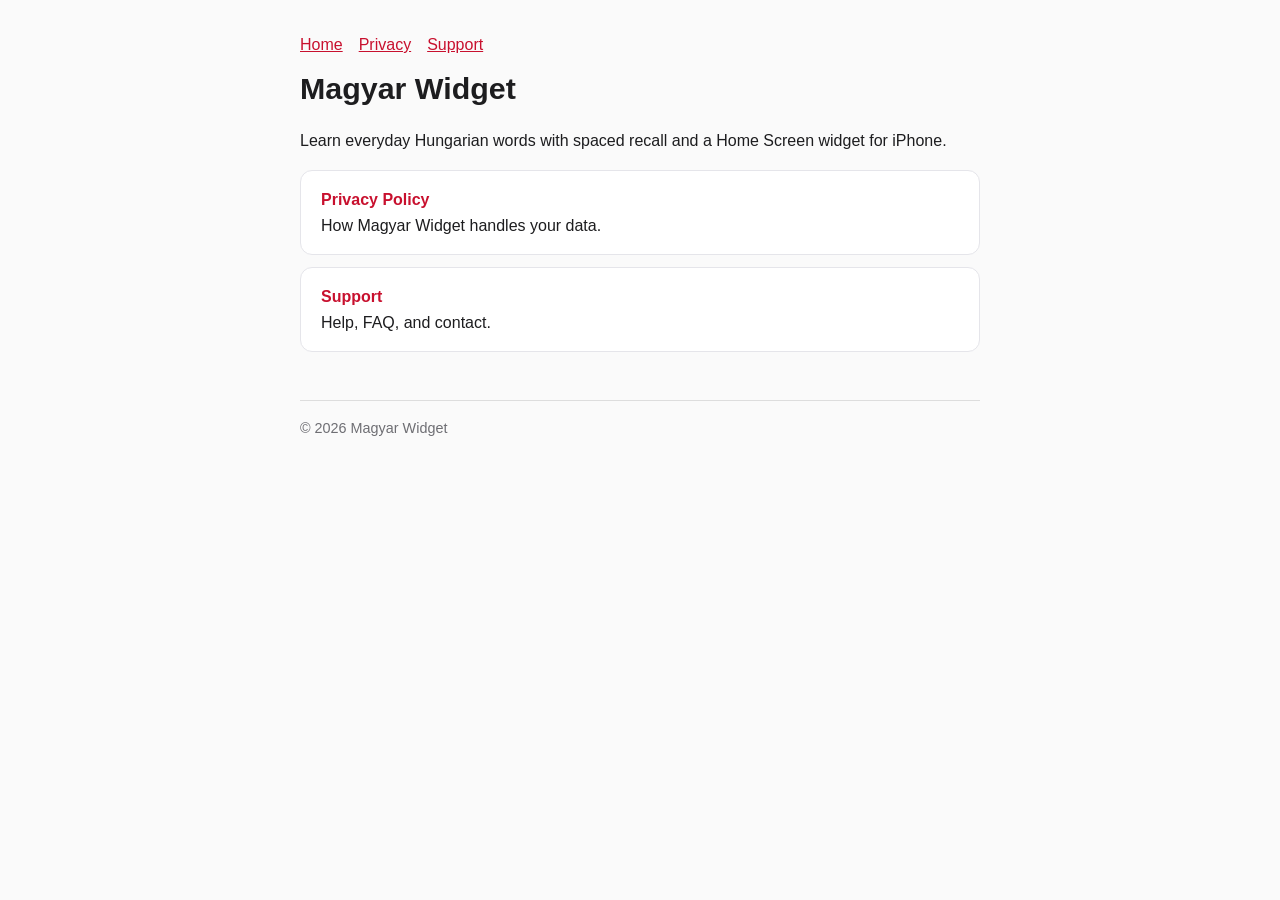
==== index.html @ 12595b60 "Add files via upload" ====
<!doctype html><html lang="en"><head><meta charset="utf-8"><meta name="viewport" content="width=device-width,initial-scale=1"><link rel="stylesheet" href="style.css"><title>Magyar Widget</title></head><body><main><nav><a href="index.html">Home</a><a href="privacy.html">Privacy</a><a href="support.html">Support</a></nav>
<h1>Magyar Widget</h1><p>Learn everyday Hungarian words with spaced recall and a Home Screen widget for iPhone.</p>
<a class="card" href="privacy.html"><strong>Privacy Policy</strong><br>How Magyar Widget handles your data.</a>
<a class="card" href="support.html"><strong>Support</strong><br>Help, FAQ, and contact.</a>
<footer>© 2026 Magyar Widget</footer></main></body></html>
---- style.css ----
*{box-sizing:border-box}body{margin:0;font:16px/1.6 -apple-system,BlinkMacSystemFont,"Segoe UI",Roboto,Helvetica,Arial,sans-serif;color:#1d1d1f;background:#fafafa}
main{max-width:720px;margin:0 auto;padding:32px 20px 48px}h1{font-size:1.9rem;margin:.2em 0 .4em}h2{font-size:1.2rem;margin-top:1.8em}
a{color:#c8102e}nav a{margin-right:16px}.muted{color:#6e6e73;font-size:.9rem}footer{margin-top:48px;border-top:1px solid #ddd;padding-top:16px;color:#6e6e73;font-size:.9rem}
.card{display:block;background:#fff;border:1px solid #e5e5ea;border-radius:12px;padding:16px 20px;margin:12px 0;text-decoration:none;color:inherit}.card strong{color:#c8102e}
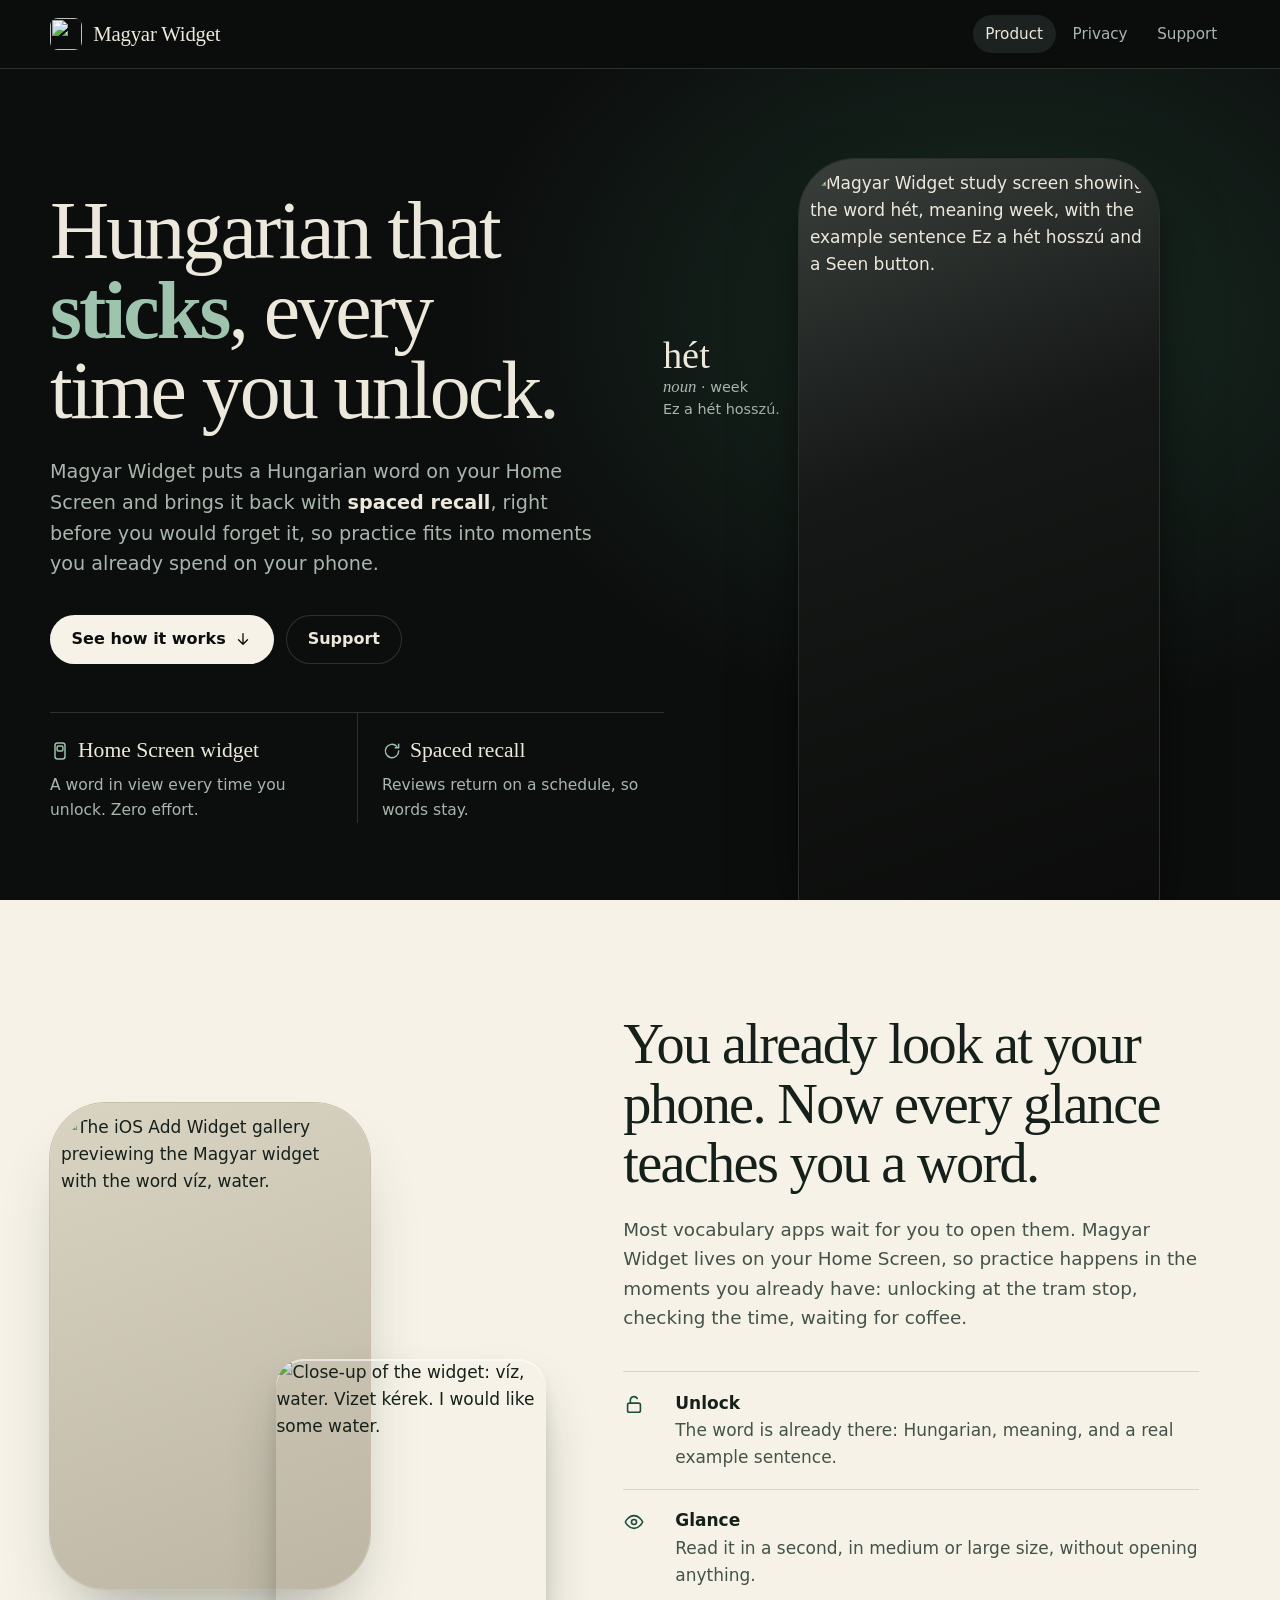
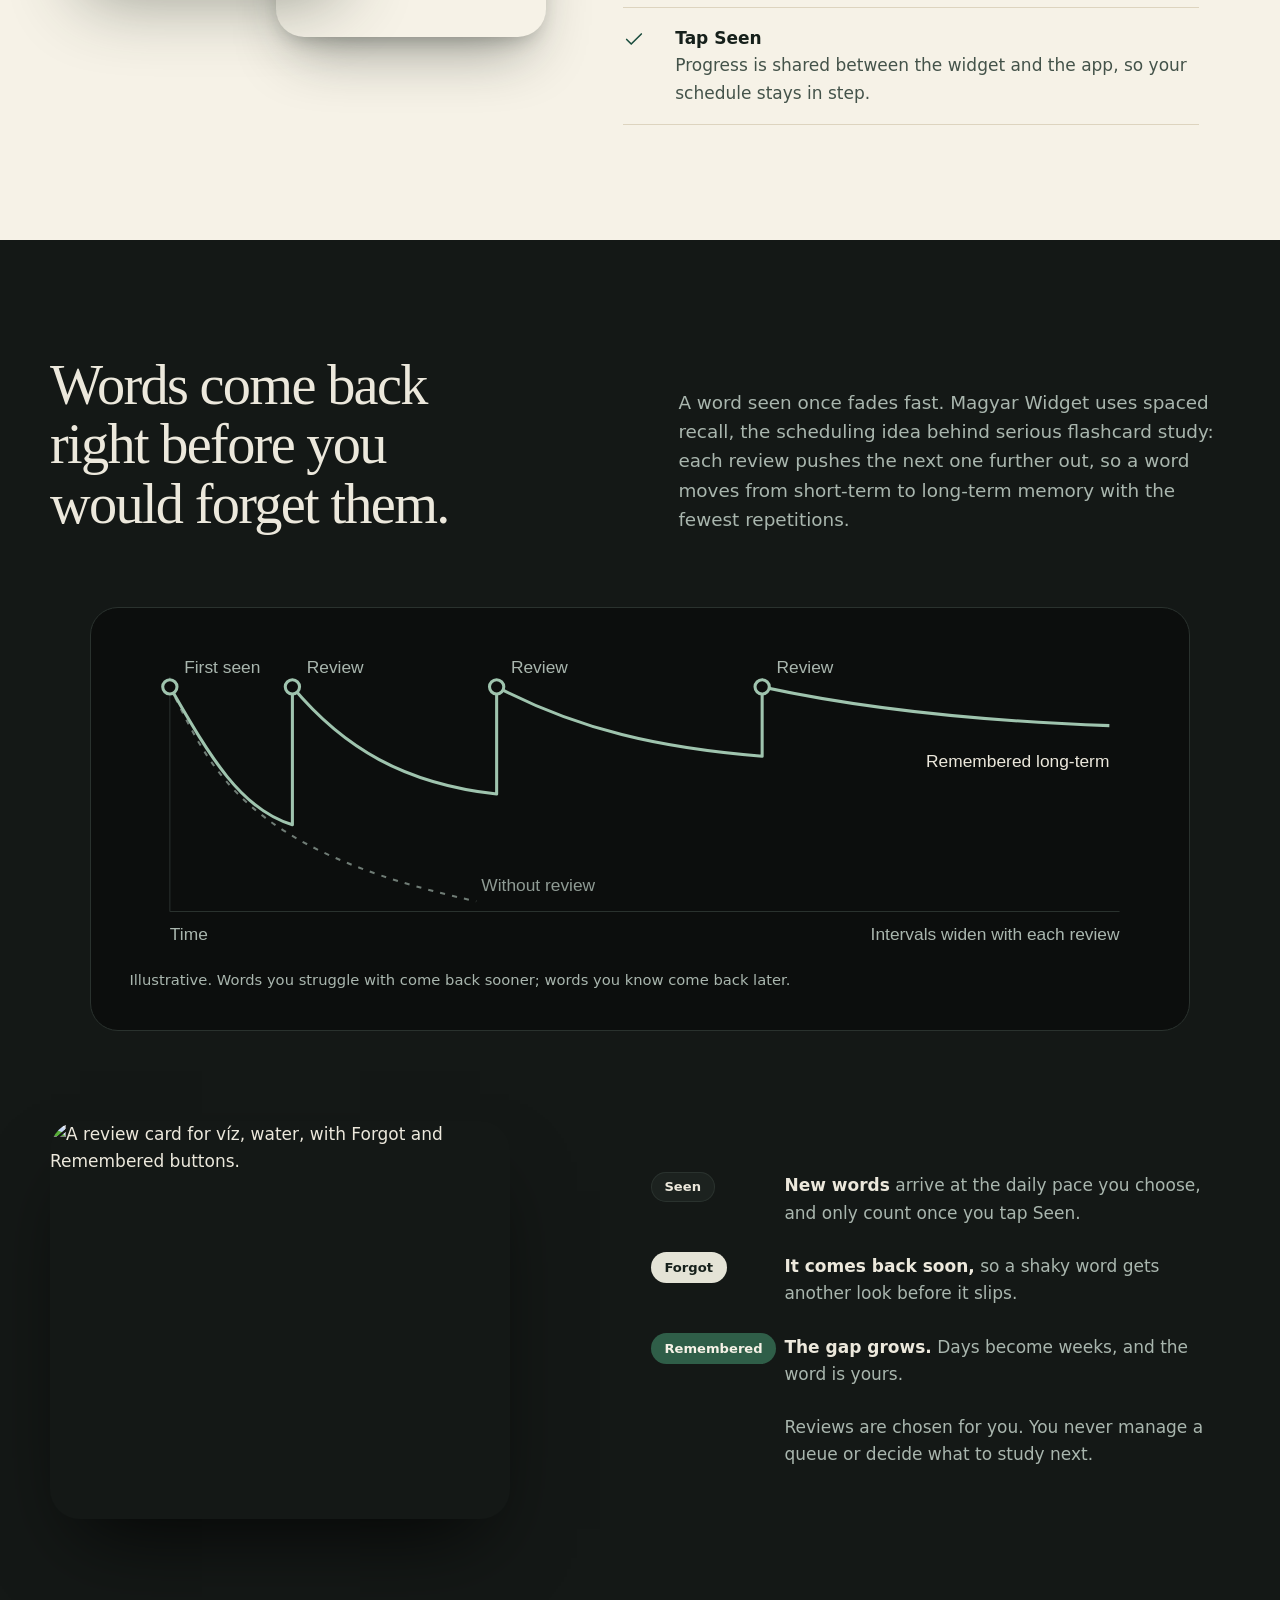
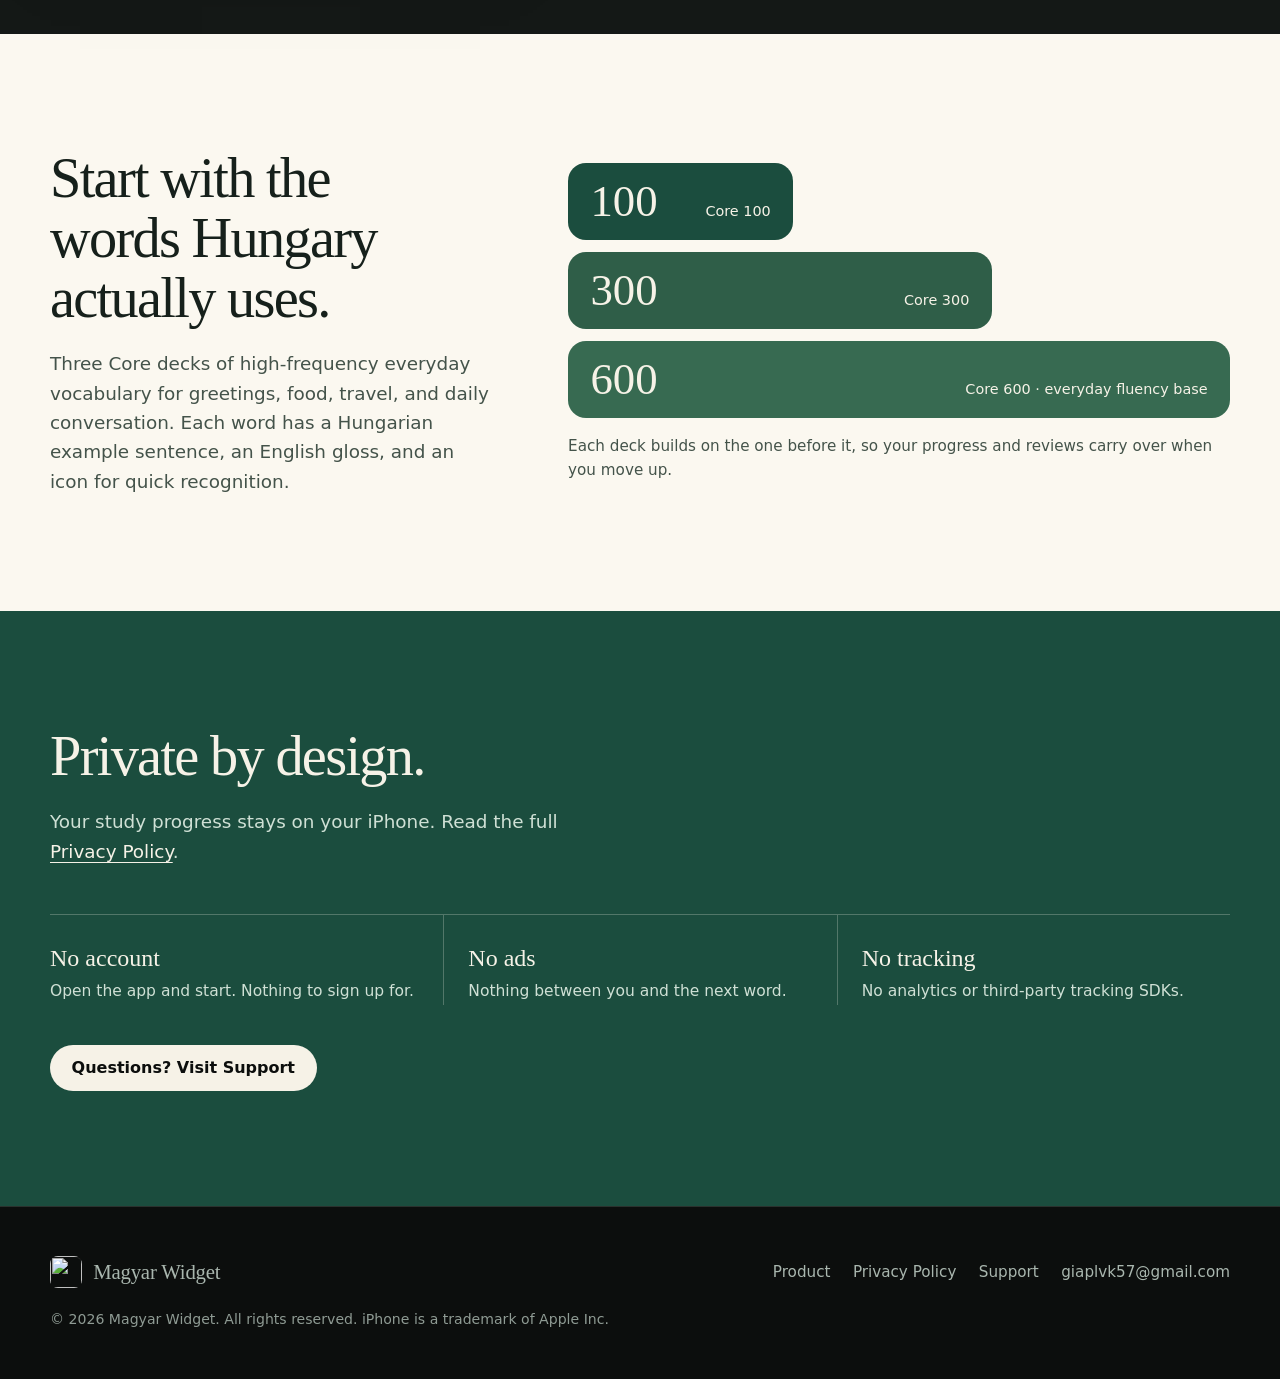
==== commit 37fd13b8: "Redesign product site with screenshots and USP" ====
--- a/index.html
+++ b/index.html
@@ -1,5 +1,135 @@
-<!doctype html><html lang="en"><head><meta charset="utf-8"><meta name="viewport" content="width=device-width,initial-scale=1"><link rel="stylesheet" href="style.css"><title>Magyar Widget</title></head><body><main><nav><a href="index.html">Home</a><a href="privacy.html">Privacy</a><a href="support.html">Support</a></nav>
-<h1>Magyar Widget</h1><p>Learn everyday Hungarian words with spaced recall and a Home Screen widget for iPhone.</p>
-<a class="card" href="privacy.html"><strong>Privacy Policy</strong><br>How Magyar Widget handles your data.</a>
-<a class="card" href="support.html"><strong>Support</strong><br>Help, FAQ, and contact.</a>
-<footer>© 2026 Magyar Widget</footer></main></body></html>
+<!doctype html>
+<html lang="en">
+<head>
+<meta charset="utf-8">
+<meta name="viewport" content="width=device-width,initial-scale=1">
+<title>Magyar Widget — Hungarian words that stick, on your Home Screen</title>
+<meta name="description" content="Magyar Widget teaches everyday Hungarian with spaced recall and a Home Screen widget. See a word every time you unlock your iPhone.">
+<meta name="theme-color" content="#0c0e0d">
+<link rel="icon" type="image/png" href="assets/img/icon-64.png">
+<link rel="apple-touch-icon" href="assets/img/icon-192.png">
+<link rel="preload" href="assets/fonts/newsreader-latin.woff2" as="font" type="font/woff2" crossorigin>
+<link rel="preload" href="assets/fonts/hanken-latin.woff2" as="font" type="font/woff2" crossorigin>
+<link rel="stylesheet" href="style.css">
+</head>
+<body>
+<a class="skip" href="#main">Skip to content</a>
+<header class="site-header">
+  <div class="wrap header-inner">
+    <a class="brand" href="index.html"><img src="assets/img/icon-64.png" alt="" width="32" height="32"><span>Magyar Widget</span></a>
+    <nav class="nav" aria-label="Main"><a href="index.html" aria-current="page">Product</a><a href="privacy.html">Privacy</a><a href="support.html">Support</a></nav>
+  </div>
+</header>
+<main id="main">
+<section class="hero">
+  <div class="wrap hero-grid">
+    <div class="hero-copy">
+      <h1>Hungarian that <em>sticks</em>, every time you unlock.</h1>
+      <p class="lede">Magyar Widget puts a Hungarian word on your Home Screen and brings it back with <strong>spaced recall</strong>, right before you would forget it, so practice fits into moments you already spend on your phone.</p>
+      <div class="actions">
+        <a class="btn btn-primary" href="#widget">See how it works <svg viewBox="0 0 24 24" fill="none" stroke="currentColor" stroke-width="1.75" stroke-linecap="round" stroke-linejoin="round" aria-hidden="true"><path d="M12 5v14M6 13l6 6 6-6"/></svg></a>
+        <a class="btn btn-ghost" href="support.html">Support</a>
+      </div>
+      <div class="usp-pair">
+        <a href="#widget"><b><svg viewBox="0 0 24 24" fill="none" stroke="currentColor" stroke-width="1.75" stroke-linecap="round" stroke-linejoin="round" aria-hidden="true"><rect x="6" y="2.5" width="12" height="19" rx="3"/><rect x="8.5" y="6" width="7" height="6" rx="1.5"/></svg>Home Screen widget</b><span>A word in view every time you unlock. Zero effort.</span></a>
+        <a href="#recall"><b><svg viewBox="0 0 24 24" fill="none" stroke="currentColor" stroke-width="1.75" stroke-linecap="round" stroke-linejoin="round" aria-hidden="true"><path d="M20 12a8 8 0 1 1-2.34-5.66"/><path d="M20 4v4h-4"/></svg>Spaced recall</b><span>Reviews return on a schedule, so words stay.</span></a>
+      </div>
+    </div>
+    <div class="hero-visual">
+      <p class="entry" aria-hidden="true"><span class="hu">hét</span><i>noun</i> · week<br>Ez a hét hosszú.</p>
+      <div class="device"><img src="assets/img/app-study.webp" width="720" height="1557" alt="Magyar Widget study screen showing the word hét, meaning week, with the example sentence Ez a hét hosszú and a Seen button."></div>
+    </div>
+  </div>
+</section>
+
+<section class="section light" id="widget">
+  <div class="wrap widget-grid">
+    <div class="widget-visual">
+      <div class="device light-frame crop"><img src="assets/img/widget-gallery.webp" width="720" height="1565" alt="The iOS Add Widget gallery previewing the Magyar widget with the word víz, water." ></div>
+      <img class="float-card" src="assets/img/widget-card.webp" width="720" height="743" alt="Close-up of the widget: víz, water. Vizet kérek. I would like some water." >
+    </div>
+    <div class="widget-copy">
+      <h2 class="h2">You already look at your phone. Now every glance teaches you a word.</h2>
+      <p class="body-lg">Most vocabulary apps wait for you to open them. Magyar Widget lives on your Home Screen, so practice happens in the moments you already have: unlocking at the tram stop, checking the time, waiting for coffee.</p>
+      <ul class="unlock">
+        <li><svg viewBox="0 0 24 24" fill="none" stroke="currentColor" stroke-width="1.75" stroke-linecap="round" stroke-linejoin="round" aria-hidden="true"><rect x="5" y="11" width="14" height="10" rx="2"/><path d="M8 11V8a4 4 0 0 1 7.5-2"/></svg><div><b>Unlock</b><span>The word is already there: Hungarian, meaning, and a real example sentence.</span></div></li>
+        <li><svg viewBox="0 0 24 24" fill="none" stroke="currentColor" stroke-width="1.75" stroke-linecap="round" stroke-linejoin="round" aria-hidden="true"><path d="M2.5 12S6 5 12 5s9.5 7 9.5 7-3.5 7-9.5 7-9.5-7-9.5-7Z"/><circle cx="12" cy="12" r="2.75"/></svg><div><b>Glance</b><span>Read it in a second, in medium or large size, without opening anything.</span></div></li>
+        <li><svg viewBox="0 0 24 24" fill="none" stroke="currentColor" stroke-width="1.75" stroke-linecap="round" stroke-linejoin="round" aria-hidden="true"><path d="M4 12.5 9 17.5 20 6.5"/></svg><div><b>Tap Seen</b><span>Progress is shared between the widget and the app, so your schedule stays in step.</span></div></li>
+      </ul>
+    </div>
+  </div>
+</section>
+
+<section class="section recall" id="recall">
+  <div class="wrap">
+    <div class="recall-head">
+      <h2 class="h2">Words come back right before you would forget them.</h2>
+      <p class="body-lg">A word seen once fades fast. Magyar Widget uses spaced recall, the scheduling idea behind serious flashcard study: each review pushes the next one further out, so a word moves from short-term to long-term memory with the fewest repetitions.</p>
+    </div>
+    <figure class="curve">
+      <svg viewBox="0 0 1000 300" role="img" aria-labelledby="curve-title">
+        <title id="curve-title">Illustration: without review, memory of a word fades quickly. With spaced reviews at widening intervals, each decline is slower and memory stays high.</title>
+        <g stroke="#2a322e" stroke-width="1"><path d="M40 260H970"/><path d="M40 30V260"/></g>
+        <path d="M40 40C80 120 110 200 340 250" fill="none" stroke="#6f7c75" stroke-width="2" stroke-dasharray="5 7"/>
+        <path d="M40 40C80 110 110 160 160 175L160 40C210 100 270 135 360 145L360 40C440 82 520 100 620 108L620 40C730 64 850 74 960 78" fill="none" stroke="#9fc4ae" stroke-width="3" stroke-linejoin="round"/>
+        <g fill="#0c0e0d" stroke="#9fc4ae" stroke-width="3"><circle cx="40" cy="40" r="7"/><circle cx="160" cy="40" r="7"/><circle cx="360" cy="40" r="7"/><circle cx="620" cy="40" r="7"/></g>
+        <g font-family="Hanken Grotesk, sans-serif" font-size="17" fill="#a9b6ae">
+          <g class="minor"><text x="54" y="26">First seen</text><text x="174" y="26">Review</text><text x="374" y="26">Review</text><text x="634" y="26">Review</text></g>
+          <text class="major" x="345" y="240" fill="#8f9b94">Without review</text>
+          <text class="major" x="960" y="118" text-anchor="end" fill="#ece8dc">Remembered long-term</text>
+          <g class="minor"><text x="40" y="288">Time</text><text x="970" y="288" text-anchor="end">Intervals widen with each review</text></g>
+        </g>
+      </svg>
+      <figcaption>Illustrative. Words you struggle with come back sooner; words you know come back later.</figcaption>
+    </figure>
+    <div class="recall-split">
+      <img class="recall-card" src="assets/img/recall-card.webp" width="740" height="640" alt="A review card for víz, water, with Forgot and Remembered buttons." >
+      <div class="loop">
+        <div><span class="tag tag-seen">Seen</span><p><b>New words</b> arrive at the daily pace you choose, and only count once you tap Seen.</p></div>
+        <div><span class="tag tag-forgot">Forgot</span><p><b>It comes back soon,</b> so a shaky word gets another look before it slips.</p></div>
+        <div><span class="tag tag-remembered">Remembered</span><p><b>The gap grows.</b> Days become weeks, and the word is yours.</p></div>
+        <p>Reviews are chosen for you. You never manage a queue or decide what to study next.</p>
+      </div>
+    </div>
+  </div>
+</section>
+
+<section class="section paper" id="decks">
+  <div class="wrap decks-grid">
+    <div>
+      <h2 class="h2">Start with the words Hungary actually uses.</h2>
+      <p class="body-lg">Three Core decks of high-frequency everyday vocabulary for greetings, food, travel, and daily conversation. Each word has a Hungarian example sentence, an English gloss, and an icon for quick recognition.</p>
+    </div>
+    <div>
+      <div class="nest" role="list">
+        <div role="listitem"><span class="n">100</span><span class="l">Core 100</span></div>
+        <div role="listitem"><span class="n">300</span><span class="l">Core 300</span></div>
+        <div role="listitem"><span class="n">600</span><span class="l">Core 600 · everyday fluency base</span></div>
+      </div>
+      <p class="decks-note">Each deck builds on the one before it, so your progress and reviews carry over when you move up.</p>
+    </div>
+  </div>
+</section>
+
+<section class="section forest">
+  <div class="wrap">
+    <h2 class="h2">Private by design.</h2>
+    <p class="body-lg">Your study progress stays on your iPhone. Read the full <a href="privacy.html">Privacy Policy</a>.</p>
+    <div class="promise">
+      <div><b>No account</b><span>Open the app and start. Nothing to sign up for.</span></div>
+      <div><b>No ads</b><span>Nothing between you and the next word.</span></div>
+      <div><b>No tracking</b><span>No analytics or third-party tracking SDKs.</span></div>
+    </div>
+    <a class="btn btn-primary" href="support.html">Questions? Visit Support</a>
+  </div>
+</section>
+</main>
+<footer class="site-footer">
+  <div class="wrap footer-inner">
+    <a class="brand" href="index.html"><img src="assets/img/icon-64.png" alt="" width="32" height="32"><span>Magyar Widget</span></a>
+    <nav class="footer-links" aria-label="Footer"><a href="index.html">Product</a><a href="privacy.html">Privacy Policy</a><a href="support.html">Support</a><a href="mailto:giaplvk57@gmail.com">giaplvk57@gmail.com</a></nav>
+    <p class="footer-copy">© 2026 Magyar Widget. All rights reserved. iPhone is a trademark of Apple Inc.</p>
+  </div>
+</footer>
+</body>
+</html>
--- a/style.css
+++ b/style.css
@@ -1,4 +1,228 @@
-*{box-sizing:border-box}body{margin:0;font:16px/1.6 -apple-system,BlinkMacSystemFont,"Segoe UI",Roboto,Helvetica,Arial,sans-serif;color:#1d1d1f;background:#fafafa}
-main{max-width:720px;margin:0 auto;padding:32px 20px 48px}h1{font-size:1.9rem;margin:.2em 0 .4em}h2{font-size:1.2rem;margin-top:1.8em}
-a{color:#c8102e}nav a{margin-right:16px}.muted{color:#6e6e73;font-size:.9rem}footer{margin-top:48px;border-top:1px solid #ddd;padding-top:16px;color:#6e6e73;font-size:.9rem}
-.card{display:block;background:#fff;border:1px solid #e5e5ea;border-radius:12px;padding:16px 20px;margin:12px 0;text-decoration:none;color:inherit}.card strong{color:#c8102e}
+/* Magyar Widget — "Evening study" world. See DESIGN.md */
+@font-face{font-family:"Newsreader";src:url(assets/fonts/newsreader-latin.woff2) format("woff2");font-weight:200 800;font-style:normal;font-display:swap;unicode-range:U+0000-00FF,U+0131,U+0152-0153,U+02BB-02BC,U+02C6,U+02DA,U+02DC,U+0304,U+0308,U+0329,U+2000-206F,U+20AC,U+2122,U+2191,U+2193,U+2212,U+2215,U+FEFF,U+FFFD}
+@font-face{font-family:"Newsreader";src:url(assets/fonts/newsreader-latin-ext.woff2) format("woff2");font-weight:200 800;font-style:normal;font-display:swap;unicode-range:U+0100-02BA,U+02BD-02C5,U+02C7-02CC,U+02CE-02D7,U+02DD-02FF,U+1E00-1E9F,U+A720-A7FF}
+@font-face{font-family:"Newsreader";src:url(assets/fonts/newsreader-italic-latin.woff2) format("woff2");font-weight:200 800;font-style:italic;font-display:swap;unicode-range:U+0000-00FF,U+0131,U+0152-0153,U+2000-206F}
+@font-face{font-family:"Newsreader";src:url(assets/fonts/newsreader-italic-latin-ext.woff2) format("woff2");font-weight:200 800;font-style:italic;font-display:swap;unicode-range:U+0100-02BA,U+02BD-02C5,U+1E00-1E9F}
+@font-face{font-family:"Hanken Grotesk";src:url(assets/fonts/hanken-latin.woff2) format("woff2");font-weight:300 800;font-display:swap;unicode-range:U+0000-00FF,U+0131,U+0152-0153,U+02BB-02BC,U+02C6,U+02DA,U+02DC,U+2000-206F,U+20AC,U+2122,U+2212,U+FEFF,U+FFFD}
+@font-face{font-family:"Hanken Grotesk";src:url(assets/fonts/hanken-latin-ext.woff2) format("woff2");font-weight:300 800;font-display:swap;unicode-range:U+0100-02BA,U+02BD-02C5,U+1E00-1E9F}
+
+:root{
+  --night:#0c0e0d; --night-2:#141816; --night-3:#1c221f; --line-dark:#2a322e;
+  --forest:#1b4d3e; --forest-2:#2f5e48; --forest-3:#3f7a5e; --sage:#9fc4ae;
+  --cream:#f6f2e7; --cream-2:#ede6d4; --paper:#fbf8f0; --line-light:#ddd4bf;
+  --ink:#16201b; --ink-2:#44534a; --on-dark:#ece8dc; --on-dark-2:#a9b6ae;
+  --serif:"Newsreader",Georgia,"Times New Roman",serif;
+  --sans:"Hanken Grotesk",ui-sans-serif,system-ui,sans-serif;
+  --wrap:1180px; --ease:cubic-bezier(.16,1,.3,1);
+}
+*,*::before,*::after{box-sizing:border-box}
+html{-webkit-text-size-adjust:100%;scroll-behavior:smooth;scrollbar-color:var(--forest-3) var(--night)}
+body{margin:0;font-family:var(--sans);font-size:1.0625rem;line-height:1.6;color:var(--on-dark);background:var(--night);-webkit-font-smoothing:antialiased;text-rendering:optimizeLegibility}
+img{display:block;max-width:100%;height:auto}
+::selection{background:var(--sage);color:var(--night)}
+.light ::selection,.read ::selection{background:var(--forest);color:var(--cream)}
+a{color:inherit;text-underline-offset:.22em;text-decoration-thickness:1px}
+:focus-visible{outline:2px solid var(--sage);outline-offset:3px;border-radius:6px}
+.light :focus-visible,.read :focus-visible{outline-color:var(--forest)}
+.skip{position:absolute;left:1rem;top:-3rem;background:var(--cream);color:var(--ink);padding:.5rem .9rem;border-radius:8px;z-index:10}
+.skip:focus{top:1rem}
+.wrap{width:min(100%,var(--wrap));margin-inline:auto}
+.hero,.section,.masthead,.read,.site-footer,.site-header{padding-inline:1.25rem}
+h1,h2,h3{font-family:var(--serif);font-weight:500;line-height:1.06;letter-spacing:-.02em;margin:0;text-wrap:balance}
+p{margin:0;text-wrap:pretty}
+.hu{font-family:var(--serif);font-weight:600;font-optical-sizing:auto}
+
+/* Chrome */
+.site-header{position:sticky;top:0;z-index:5;background:color-mix(in srgb,var(--night) 88%,transparent);backdrop-filter:saturate(1.4) blur(14px);-webkit-backdrop-filter:saturate(1.4) blur(14px);border-bottom:1px solid var(--line-dark)}
+.header-inner{display:flex;align-items:center;justify-content:space-between;height:68px;gap:1rem}
+.brand{display:flex;align-items:center;gap:.7rem;text-decoration:none;font-family:var(--serif);font-size:1.3rem;font-weight:500;letter-spacing:-.01em}
+.brand img{width:32px;height:32px;border-radius:8px;box-shadow:0 1px 0 rgba(255,255,255,.08) inset}
+.nav{display:flex;gap:.25rem}
+.nav a{text-decoration:none;font-size:.95rem;color:var(--on-dark-2);padding:.45rem .8rem;border-radius:999px;transition:color .2s,background-color .2s}
+.nav a:hover{color:var(--on-dark);background:var(--night-3)}
+.nav a[aria-current=page]{color:var(--on-dark);background:var(--night-3)}
+
+.btn{display:inline-flex;align-items:center;gap:.55rem;font:600 1rem/1 var(--sans);text-decoration:none;padding:.95rem 1.35rem;border-radius:999px;transition:background-color .2s,color .2s,transform .2s var(--ease)}
+.btn svg{width:18px;height:18px}
+.btn-primary{background:var(--cream);color:var(--night)}
+.btn-primary:hover{background:#fff;transform:translateY(-1px)}
+.btn-ghost{color:var(--on-dark);box-shadow:inset 0 0 0 1px var(--line-dark)}
+.btn-ghost:hover{background:var(--night-3)}
+.btn-forest{background:var(--forest);color:var(--cream)}
+.btn-forest:hover{background:var(--forest-2)}
+
+/* Hero */
+.hero{position:relative;overflow:hidden;padding-block:clamp(3.5rem,7vw,6.5rem) 0;background:
+  radial-gradient(60% 70% at 78% 30%,rgba(47,94,72,.38),transparent 70%),var(--night)}
+.hero-grid{display:grid;grid-template-columns:minmax(0,1.1fr) minmax(0,.9fr);gap:clamp(2rem,5vw,5rem);align-items:end}
+.hero h1{font-size:clamp(2.9rem,6.4vw,5.6rem);font-weight:400;letter-spacing:-.035em;line-height:.98}
+.hero h1 em{font-style:normal;font-weight:600;color:var(--sage)}
+.hero .lede{margin-top:1.6rem;font-size:clamp(1.1rem,1.5vw,1.28rem);color:var(--on-dark-2);max-width:34rem}
+.hero .lede strong{color:var(--on-dark);font-weight:600}
+.actions{display:flex;flex-wrap:wrap;gap:.75rem;margin-top:2.2rem}
+.usp-pair{display:grid;grid-template-columns:1fr 1fr;gap:0;margin-top:3rem;padding-bottom:clamp(3rem,6vw,5rem)}
+.usp-pair a{border-top:1px solid var(--line-dark)}
+.usp-pair a{display:block;text-decoration:none;padding:1.3rem 1.5rem 0 0}
+.usp-pair a+a{padding-left:1.5rem;border-left:1px solid var(--line-dark)}
+.usp-pair b{display:flex;align-items:center;gap:.5rem;font-family:var(--serif);font-size:1.35rem;font-weight:500;color:var(--on-dark)}
+.usp-pair b svg{width:20px;height:20px;color:var(--sage);flex:none}
+.usp-pair span{display:block;margin-top:.35rem;color:var(--on-dark-2);font-size:.97rem}
+.usp-pair a:hover b{color:#fff}
+
+.hero-visual{position:relative;justify-self:center;width:min(100%,360px);animation:rise 1.1s var(--ease) both}
+@keyframes rise{from{transform:translateY(28px);filter:blur(6px);opacity:.25}to{transform:none;filter:none;opacity:1}}
+@media (prefers-reduced-motion:reduce){.hero-visual{animation:none}html{scroll-behavior:auto}}
+.device{position:relative;border-radius:56px;padding:11px;background:linear-gradient(160deg,#3a3f3c,#151816 40%,#0b0c0b);box-shadow:0 0 0 1px #2c312e,0 40px 80px -20px rgba(0,0,0,.7),0 18px 36px -18px rgba(0,0,0,.6)}
+.device img{border-radius:46px;width:100%;aspect-ratio:1284/2778;object-fit:cover;object-position:top}
+.device.crop img{aspect-ratio:1284/2000}
+.hero .device{margin-bottom:-1px;border-bottom-left-radius:0;border-bottom-right-radius:0;padding-bottom:0}
+.hero .device img{border-bottom-left-radius:0;border-bottom-right-radius:0}
+.entry{position:absolute;left:-8.5rem;top:24%;width:12rem;font-size:.9rem;color:var(--on-dark-2);line-height:1.45}
+.entry .hu{display:block;font-size:2.4rem;color:var(--on-dark);line-height:1;font-weight:500}
+.entry i{font-family:var(--serif);font-size:1.05rem}
+.entry::after{content:"";position:absolute;right:-1.2rem;top:1.25rem;width:3.2rem;height:1px;background:var(--forest-3)}
+
+/* Sections */
+.section{padding-block:clamp(4.5rem,9vw,8rem)}
+.light{background:var(--cream);color:var(--ink)}
+.paper{background:var(--paper);color:var(--ink)}
+.forest{background:var(--forest);color:var(--cream)}
+.h2{font-size:clamp(2.2rem,4.4vw,3.6rem);letter-spacing:-.03em}
+.body-lg{font-size:1.15rem;max-width:36rem;margin-top:1.3rem}
+.light .body-lg,.paper .body-lg{color:var(--ink-2)}
+.forest .body-lg{color:#cfe0d5}
+
+/* USP 1: widget */
+.widget-grid{display:grid;grid-template-columns:minmax(0,.9fr) minmax(0,1.1fr);gap:clamp(2.5rem,6vw,6rem);align-items:center}
+.widget-visual{position:relative;padding:0 0 3rem 0}
+.widget-visual .device{width:min(78%,320px)}
+.widget-visual .device.light-frame{background:linear-gradient(160deg,#d9d3c2,#bdb6a4);box-shadow:0 0 0 1px #c9c1ad,0 40px 70px -30px rgba(40,50,40,.45)}
+.float-card{position:absolute;right:0;bottom:0;width:min(58%,270px);border-radius:28px;overflow:hidden;box-shadow:0 2px 0 rgba(255,255,255,.6) inset,0 30px 60px -20px rgba(22,32,27,.45),0 10px 20px -10px rgba(22,32,27,.3)}
+.unlock{list-style:none;margin:2.4rem 0 0;padding:0;display:grid;gap:0;border-top:1px solid var(--line-light);max-width:36rem}
+.unlock li{display:grid;grid-template-columns:2.25rem 1fr;gap:1rem;padding:1.1rem 0;border-bottom:1px solid var(--line-light)}
+.unlock svg{width:22px;height:22px;color:var(--forest);margin-top:.2rem}
+.unlock b{display:block;font-weight:600}
+.unlock span{color:var(--ink-2)}
+
+/* USP 2: recall */
+.recall{background:var(--night-2)}
+.recall-head{display:grid;grid-template-columns:minmax(0,1fr) minmax(0,1fr);gap:clamp(2rem,6vw,6rem);align-items:end}
+.recall-head .body-lg{color:var(--on-dark-2)}
+.curve{margin-top:clamp(3rem,6vw,4.5rem);border:1px solid var(--line-dark);border-radius:28px;padding:clamp(1.5rem,3vw,2.5rem);background:var(--night)}
+.curve svg{width:100%;height:auto;display:block}
+.curve figcaption{margin-top:1rem;font-size:.92rem;color:var(--on-dark-2)}
+.recall-split{display:grid;grid-template-columns:minmax(0,.95fr) minmax(0,1.05fr);gap:clamp(2rem,6vw,6rem);align-items:center;margin-top:clamp(3.5rem,7vw,6rem)}
+.recall-card{border-radius:30px;overflow:hidden;box-shadow:0 40px 80px -30px rgba(0,0,0,.8);max-width:460px}
+.loop{counter-reset:none;display:grid;gap:1.6rem}
+.loop div{display:grid;grid-template-columns:7.25rem 1fr;gap:1.1rem;align-items:baseline}
+.loop .tag{justify-self:start}
+.loop>p{padding-left:8.35rem}
+@media (max-width:640px){.loop>p{padding-left:0}}
+.loop .tag{font:600 .82rem/1 var(--sans);padding:.55rem .85rem;border-radius:999px;white-space:nowrap}
+.tag-forgot{background:#e4e3d6;color:var(--ink)}
+.tag-remembered{background:var(--forest-2);color:var(--cream)}
+.tag-seen{background:var(--night-3);color:var(--on-dark);box-shadow:inset 0 0 0 1px var(--line-dark)}
+.loop p{color:var(--on-dark-2)}
+.loop p b{color:var(--on-dark);font-weight:600}
+
+/* Decks */
+.decks-grid{display:grid;grid-template-columns:minmax(0,.8fr) minmax(0,1.2fr);gap:clamp(2rem,6vw,6rem);align-items:center}
+.nest{display:grid;gap:.75rem}
+.nest div{display:flex;align-items:baseline;justify-content:space-between;gap:1rem;padding:1rem 1.4rem;border-radius:18px;background:var(--forest-2);color:var(--cream)}
+.nest div:nth-child(1){width:34%;background:var(--forest)}
+.nest div:nth-child(2){width:64%;background:var(--forest-2)}
+.nest div:nth-child(3){width:100%;background:#376a51}
+.nest .n{font-family:var(--serif);font-size:clamp(2rem,3.6vw,2.8rem);line-height:1;font-weight:500;font-variant-numeric:lining-nums tabular-nums}
+.nest .l{font-size:.9rem;color:var(--cream)}
+.decks-note{margin-top:1rem;font-size:.95rem;color:var(--ink-2)}
+
+/* Promise + CTA */
+.promise{display:grid;grid-template-columns:repeat(3,minmax(0,1fr));gap:0;margin-top:3rem}
+.promise div{border-top:1px solid rgba(246,242,231,.25)}
+.promise div{padding:1.5rem 1.5rem 0 0}
+.promise div+div{padding-left:1.5rem;border-left:1px solid rgba(246,242,231,.25)}
+.promise b{display:block;font-family:var(--serif);font-size:1.5rem;font-weight:500}
+.promise span{color:#cfe0d5;font-size:.97rem}
+.forest .btn-primary{margin-top:2.5rem}
+.forest a:not(.btn){color:var(--cream)}
+
+/* Footer */
+.site-footer{background:var(--night);border-top:1px solid var(--line-dark);padding-block:3rem;color:var(--on-dark-2);font-size:.95rem}
+.footer-inner{display:flex;flex-wrap:wrap;justify-content:space-between;align-items:center;gap:1.25rem 2rem}
+.footer-links{display:flex;flex-wrap:wrap;gap:.4rem 1.4rem}
+.footer-links a{text-decoration:none}
+.footer-links a:hover{color:var(--on-dark);text-decoration:underline}
+.footer-copy{width:100%;font-size:.88rem;color:#8f9b94}
+
+/* Read pages */
+.masthead{background:radial-gradient(50% 120% at 85% 0%,rgba(47,94,72,.35),transparent 70%),var(--night);padding-block:clamp(3.5rem,7vw,5.5rem) clamp(3rem,5vw,4rem)}
+.masthead-inner{display:grid;grid-template-columns:minmax(0,1fr) auto;gap:2rem;align-items:end}
+.masthead h1{font-size:clamp(2.8rem,6vw,4.6rem);font-weight:400;letter-spacing:-.035em}
+.masthead .sub{margin-top:1rem;color:var(--on-dark-2);font-size:1.12rem;max-width:36rem}
+.masthead .meta{margin-top:1rem;color:var(--on-dark-2);font-size:.95rem;font-variant-numeric:tabular-nums}
+.masthead .glyph{width:96px;height:96px;border-radius:22px;box-shadow:0 20px 40px -20px rgba(0,0,0,.8)}
+.read{background:var(--paper);color:var(--ink);padding-block:clamp(3rem,6vw,5rem) clamp(4rem,8vw,6.5rem)}
+.read-grid{display:grid;grid-template-columns:13rem minmax(0,1fr);gap:clamp(2rem,5vw,4.5rem);align-items:start}
+.toc{position:sticky;top:96px;font-size:.92rem}
+.toc p{font-weight:600;color:var(--ink);margin-bottom:.6rem}
+.toc ol{list-style:none;margin:0;padding:0;border-left:1px solid var(--line-light)}
+.toc a{display:block;padding:.32rem 0 .32rem 1rem;color:var(--ink-2);text-decoration:none;margin-left:-1px;border-left:1px solid transparent}
+.toc a:hover{color:var(--forest);border-left-color:var(--forest)}
+.prose{max-width:68ch}
+.prose h2{font-size:clamp(1.6rem,2.4vw,2rem);margin:3rem 0 .8rem;scroll-margin-top:96px}
+.prose h2:first-child{margin-top:0}
+.prose p,.prose li{color:#2c3a32}
+.prose p+p{margin-top:1rem}
+.prose a{color:var(--forest);font-weight:600}
+.prose ol{padding-left:1.25rem;margin:0}
+.prose ol li{padding-left:.4rem;margin:.6rem 0}
+.prose ol li::marker{font-family:var(--serif);font-weight:600;color:var(--forest)}
+.prose kbd{font:600 .88em var(--sans);background:var(--cream-2);border-radius:6px;padding:.1em .45em;box-shadow:inset 0 -1px 0 var(--line-light)}
+
+.glance{background:var(--cream);border:1px solid var(--line-light);border-radius:24px;padding:2rem 2.2rem;margin-bottom:3rem}
+@media (max-width:640px){.glance{padding:1.5rem}}
+.glance h2{margin:0 0 1.2rem;font-size:1.6rem}
+.glance dl{display:grid;grid-template-columns:repeat(2,minmax(0,1fr));gap:1.2rem 2rem;margin:0}
+.glance dl>div{display:grid;grid-template-columns:28px 1fr;gap:.75rem}
+.glance svg{width:22px;height:22px;color:var(--forest);margin-top:.15rem}
+.glance dt{font-weight:700;color:var(--ink)}
+.glance dd{margin:.15rem 0 0;color:var(--ink-2);font-size:.97rem}
+
+.contact{display:grid;grid-template-columns:minmax(0,1fr) auto;gap:1.5rem;align-items:center;background:var(--night);color:var(--on-dark);border-radius:24px;padding:clamp(1.5rem,3vw,2.2rem);margin-bottom:3rem}
+.contact h2{margin:0;font-size:1.7rem;color:var(--on-dark)}
+.contact p{margin-top:.5rem;color:var(--on-dark-2)}
+.contact .btn{white-space:nowrap}
+
+.faq details:first-child{border-top:1px solid var(--line-light)}
+.faq details{border-bottom:1px solid var(--line-light)}
+.faq summary{list-style:none;cursor:pointer;display:flex;justify-content:space-between;gap:1rem;align-items:center;padding:1.15rem 0;font-weight:600;font-size:1.08rem;color:var(--ink)}
+.faq summary::-webkit-details-marker{display:none}
+.faq summary svg{width:20px;height:20px;flex:none;color:var(--forest);transition:transform .25s var(--ease)}
+.faq details[open] summary svg{transform:rotate(45deg)}
+.faq summary:hover{color:var(--forest)}
+.faq details p{padding:0 2.5rem 1.25rem 0;margin:0}
+
+/* Responsive */
+@media (max-width:1100px){.entry{display:none}}
+@media (max-width:900px){
+  .hero-grid,.widget-grid,.recall-head,.recall-split,.decks-grid,.read-grid{grid-template-columns:1fr}
+  .hero-visual{width:min(78%,320px)}
+  .widget-visual{max-width:440px;margin-inline:auto;width:100%}
+  .widget-grid .widget-copy{order:-1}
+  .toc{display:none}
+  .recall-card{margin-inline:auto}
+}
+@media (max-width:640px){
+  .curve .minor{display:none}
+  .curve .major{font-size:40px}
+  body{font-size:1rem}
+  .nav a{padding:.4rem .55rem;font-size:.9rem}
+  .brand span{display:none}
+  .usp-pair,.promise{grid-template-columns:1fr}
+  .usp-pair a+a,.promise div+div{padding-left:0;border-left:0}
+  .usp-pair a+a,.promise div+div{margin-top:1.3rem}
+  .glance dl{grid-template-columns:1fr}
+  .contact{grid-template-columns:1fr}
+  .masthead .glyph{width:64px;height:64px;border-radius:15px}
+  .nest div:nth-child(1){width:52%}.nest div:nth-child(2){width:76%}
+}
